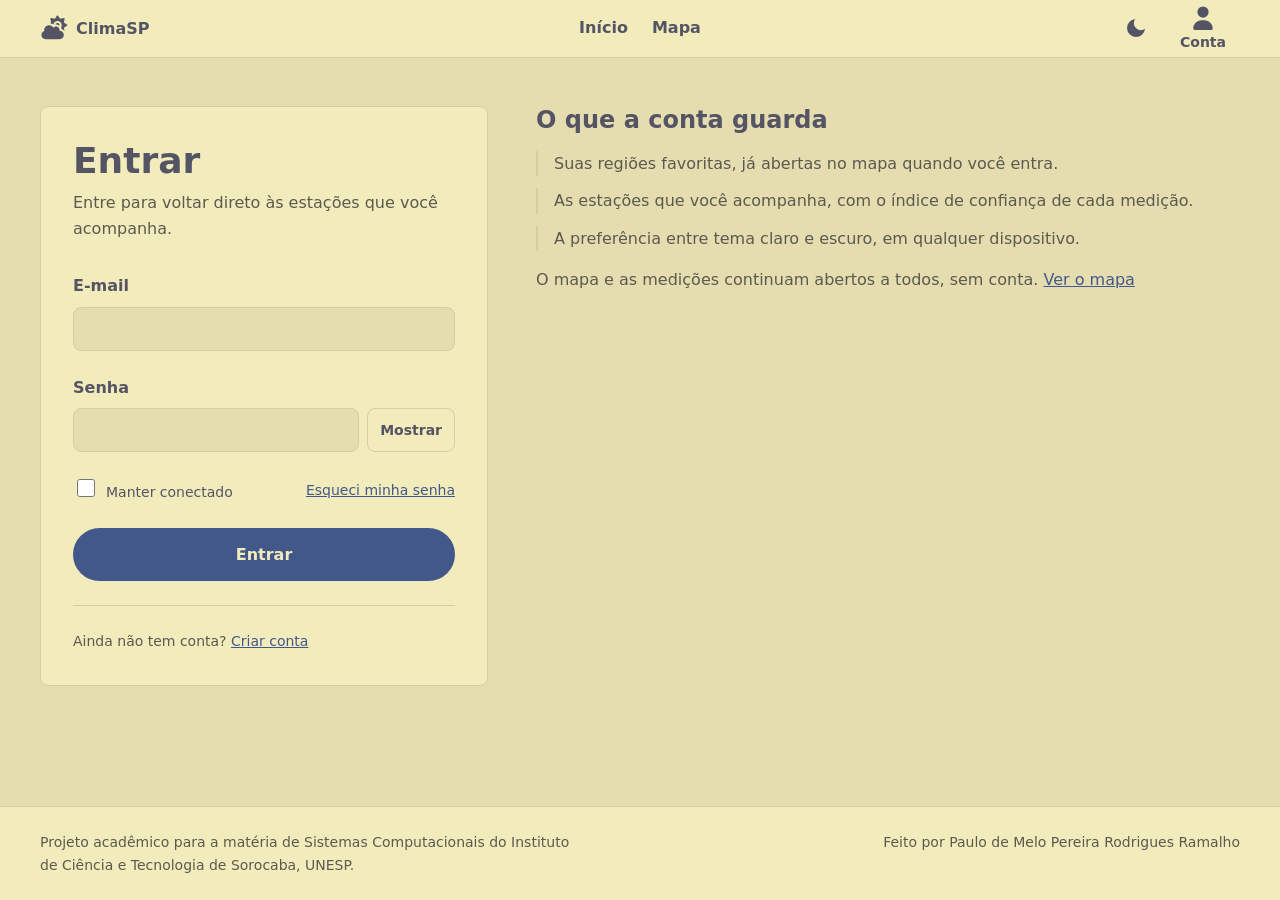
==== pages/login.html @ e0aba214 "Added login and signup pages" ====
<!DOCTYPE html>
<html lang="pt-BR">
    <head>
        <meta charset="UTF-8">
        <meta name="viewport" content="width=device-width, initial-scale=1">
        <title>Entrar - ClimaSP</title>
        <meta name="description" content="Entre na sua conta do ClimaSP para salvar regiões de interesse e acompanhar as estações meteorológicas do Estado de São Paulo.">
        <link rel="stylesheet" href="../assets/css/themes.css">
        <link rel="stylesheet" href="../assets/css/style.css">
        <link rel="stylesheet" href="../assets/css/auth.css">
        <script src="../assets/js/script.js" defer></script>
        <script src="../assets/js/auth.js" defer></script>
    </head>
    <body>
        <header class="site-header">
            <a class="site-brand" href="../index.html">
                <svg xmlns="http://www.w3.org/2000/svg" viewBox="0 0 640 512" aria-hidden="true" focusable="false"><!--!Font Awesome Free v7.3.1 by @fontawesome - https://fontawesome.com License - https://fontawesome.com/license/free Copyright 2026 Fonticons, Inc.--><path d="M208.3 192c43.1 0 80.5 24.4 99.2 60.1 14.7-17.2 36.4-28.1 60.8-28.1 44.2 0 80 35.8 80 80 0 5.5-.6 10.9-1.6 16 .5 0 1.1 0 1.6 0 53 0 96 43 96 96s-43 96-96 96l-320 0c-53 0-96-43-96-96 0-42.5 27.7-78.5 66-91.2-1.3-6.8-2-13.7-2-20.8 0-61.9 50.1-112 112-112zm192-223.8c5.3 0 10.3 2.7 13.3 7.1l47.3 70.4 83.3-16.3c5.2-1 10.6 .7 14.3 4.4 3.8 3.8 5.4 9.2 4.4 14.4l-16.3 83.3 70.4 47.3c4.4 3 7.1 8 7.1 13.3 0 5.3-2.6 10.3-7 13.2l-70.4 47.3 14.5 74.2c-17.2-21.7-40.4-38.4-67.2-47.3-2.5-12.7-6.9-24.6-12.8-35.7 9.6-14.9 15.2-32.7 15.2-51.7 0-53-43-96-96-96-47.9 0-87.6 35.1-94.8 80.9-20.9-16-45.9-27-73.1-31.1l21.5-14.5-16.3-83.2-.3-2c-.3-4.6 1.3-9.1 4.6-12.4 3.8-3.8 9.2-5.4 14.4-4.4l83.3 16.3 47.3-70.4 1.2-1.6c3-3.5 7.4-5.5 12.1-5.5zm0 175.8c26.5 0 48 21.5 48 48 0 3.8-.5 7.6-1.4 11.1-21.7-16.9-48.9-27.1-78.6-27.1-4.6 0-9.1 .2-13.5 .7 6.4-19 24.3-32.7 45.5-32.7z"/></svg>
                <span class="site-brand-name">ClimaSP</span>
            </a>
            <nav class="site-nav" aria-label="Navegação principal">
                <ul class="site-nav-list" role="list">
                    <li><a href="../index.html">Início</a></li>
                    <li><a href="./map.html">Mapa</a></li>
                </ul>
            </nav>

            <div class="site-header-actions">
                <button class="theme-toggle" id="theme-toggle" type="button" aria-label="Alterar tema" title="Alterar tema">
                    <!-- Sun Icon (shown in dark mode) -->
                    <svg class="theme-icon theme-icon-sun" xmlns="http://www.w3.org/2000/svg" viewBox="0 0 24 24" aria-hidden="true" focusable="false">
                        <circle cx="12" cy="12" r="5" fill="none" stroke="currentColor" stroke-width="2"/>
                        <path stroke="currentColor" stroke-width="2" stroke-linecap="round" d="M12 1v2m0 18v2M4.22 4.22l1.42 1.42m12.72 12.72l1.42 1.42M1 12h2m18 0h2M4.22 19.78l1.42-1.42M18.36 5.64l1.42-1.42"/>
                    </svg>
                    <!-- Moon Icon (shown in light mode) -->
                    <svg class="theme-icon theme-icon-moon" xmlns="http://www.w3.org/2000/svg" viewBox="0 0 24 24" aria-hidden="true" focusable="false">
                        <path fill="currentColor" d="M21 12.79A9 9 0 1 1 11.21 3 7 7 0 0 0 21 12.79z"/>
                    </svg>

                </button>
                <div class="site-account">
                    <button class="site-account-toggle" type="button"
                        id="account-toggle"
                        aria-haspopup="true"
                        aria-expanded="false"
                        aria-controls="account-menu">
                        <svg xmlns="http://www.w3.org/2000/svg" viewBox="0 0 448 512" aria-hidden="true" focusable="false"><!--!Font Awesome Free v7.3.1 by @fontawesome - https://fontawesome.com License - https://fontawesome.com/license/free Copyright 2026 Fonticons, Inc.--><path d="M224 248a120 120 0 1 0 0-240 120 120 0 1 0 0 240zm-29.7 56C95.8 304 16 383.8 16 482.3 16 498.7 29.3 512 45.7 512l356.6 0c16.4 0 29.7-13.3 29.7-29.7 0-98.5-79.8-178.3-178.3-178.3l-59.4 0z"/></svg>
                        <span class="site-account-name">Conta</span>
                    </button>

                    <ul class="site-account-menu" id="account-menu" role="list" hidden>
                        <li><a href="./login.html" aria-current="page">Entrar</a></li>
                        <li><a href="./signup.html">Criar conta</a></li>
                    </ul>
                </div>
            </div>

        </header>

        <main id="content">
            <div class="auth">
                <section class="auth-card" aria-labelledby="login-heading">
                    <h1 id="login-heading">Entrar</h1>
                    <p class="auth-lede">
                        Entre para voltar direto às estações que você acompanha.
                    </p>

                    <form class="auth-form" action="#" method="post">
                        <div class="field">
                            <label class="field-label" for="email">E-mail</label>
                            <input class="field-input"
                                type="email"
                                id="email"
                                name="email"
                                autocomplete="email"
                                inputmode="email"
                                required>
                        </div>

                        <div class="field">
                            <label class="field-label" for="senha">Senha</label>
                            <div class="field-group">
                                <input class="field-input"
                                    type="password"
                                    id="senha"
                                    name="senha"
                                    autocomplete="current-password"
                                    required>
                                <button class="field-toggle" type="button" data-toggle-senha="senha" hidden>Mostrar</button>
                            </div>
                        </div>

                        <div class="auth-row">
                            <div class="field-check">
                                <input type="checkbox" id="lembrar" name="lembrar">
                                <label for="lembrar">Manter conectado</label>
                            </div>
                            <a href="./recuperar-senha.html">Esqueci minha senha</a>
                        </div>

                        <button class="btn btn-primary" type="submit">Entrar</button>
                    </form>

                    <p class="auth-switch">
                        Ainda não tem conta? <a href="./signup.html">Criar conta</a>
                    </p>
                </section>

                <aside class="auth-aside" aria-labelledby="conta-heading">
                    <h2 id="conta-heading">O que a conta guarda</h2>
                    <ul class="auth-list" role="list">
                        <li>Suas regiões favoritas, já abertas no mapa quando você entra.</li>
                        <li>As estações que você acompanha, com o índice de confiança de cada medição.</li>
                        <li>A preferência entre tema claro e escuro, em qualquer dispositivo.</li>
                    </ul>
                    <p>O mapa e as medições continuam abertos a todos, sem conta. <a href="./map.html">Ver o mapa</a></p>
                </aside>
            </div>
        </main>
        <footer class="site-footer">
            <div class="footer-inner">
                <p>Projeto acadêmico para a matéria de Sistemas Computacionais do Instituto de Ciência e Tecnologia de Sorocaba, UNESP.</p>
                <p>Feito por Paulo de Melo Pereira Rodrigues Ramalho</p>
            </div>
        </footer>
    </body>
</html>
---- assets/css/themes.css ----
/* ===================================================
        theme.css
-----------------------------------------------------
This pallete was created based on the Kanagawa theme (rebelot/kanagawa.nvim):
 - Lotus (light theme)
 - Wave (dark theme)

 This theme was created utilizing Claude IA.
=================================================== */

/* --- Wave: dark theme (default) --- */
:root,
:root[data-theme="dark"] {
    color-scheme: dark;

    --c-bg:      #1F1F28; /* sumiInk3 */
    --c-surface: #2A2A37; /* sumiInk4 */
    --c-line:    #54546D; /* sumiInk6 */
 
    --c-fg:      #DCD7BA; /* fujiWhite      — 10.96:1 sobre bg | 9.74:1 sobre surface */
    --c-muted:   #C8C093; /* oldWhite       —  8.65:1 sobre bg | 7.69:1 sobre surface */
    --c-accent:  #7E9CD8; /* crystalBlue    —  5.78:1 sobre bg | 5.14:1 sobre surface */
    --c-warn:    #E6C384; /* carpYellow     —  9.47:1 sobre bg | 8.42:1 sobre surface */
    --c-alert:   #EB7986; /* waveRed   (*)  —  5.77:1 sobre bg | 5.12:1 sobre surface */

    --c-on-accent: #1F1F28;

    /* Rampa altimetrica (200 m por faixa). Fora dos seis tons da interface de
    proposito: aqui a cor e dado, nao decoracao. */
    --relevo-0:  #2A2A37;  /* 0-200 m, igual a superficie */
    --relevo-1:  #3F5E4A;  --relevo-2:  #4F7050;  --relevo-3:  #648457;
    --relevo-4:  #7E9A5E;  --relevo-5:  #98BB6C;  --relevo-6:  #B4B06B;
    --relevo-7:  #C0A36E;  --relevo-8:  #DCA561;  --relevo-9:  #E08C5E;
    --relevo-10: #FFA066;  --relevo-11: #E6879A;  --relevo-12: #D27E99;
    --relevo-13: #C8BFA8;  --relevo-14: #DCD7BA;

    /* Rampa termica (2 C por faixa, de 10 a 34 C). Escala fixa: a mesma cor
    significa a mesma temperatura em qualquer captura. --temp-0 e "abaixo de
    12 C" e --temp-12 e "acima de 34 C". */
    --temp-0:  #4C6A93;  --temp-1:  #5F82B5;  --temp-2:  #7E9CD8;
    --temp-3:  #7FB4CA;  --temp-4:  #7AA89F;  --temp-5:  #8CAE86;
    --temp-6:  #98BB6C;  --temp-7:  #BFBB70;  --temp-8:  #E6C384;
    --temp-9:  #F2A96E;  --temp-10: #FFA066;  --temp-11: #E46876;
    --temp-12: #C34043;

    /* Escala de vento (km/h), fixa como a Beaufort. Seis faixas: calmaria,
    brisa leve, moderado, forte, muito forte, vendaval. */
    --vento-0: #717187;  --vento-1: #7E9CD8;  --vento-2: #7FB4CA;
    --vento-3: #E6C384;  --vento-4: #FFA066;  --vento-5: #E46876;

}

@media (prefers-color-scheme: light) {
  :root:not([data-theme="dark"]) {
    color-scheme: light;
 
    --c-bg:      #E5DDB0; /* lotusWhite2 */
    --c-surface: #F2ECBC; /* lotusWhite3 — painel mais claro que a pagina */
    --c-line:    #D5CEA3; /* lotusWhite0 — divisorias decorativas */
    
    --c-fg:      #545464; /* lotusInk1        — 5.41:1 sobre bg | 6.18:1 sobre surface */
    --c-muted:   #5C5A4E; /* lotusGray2  (*)  — 5.06:1 sobre bg | 5.78:1 sobre surface */
    --c-accent:  #42588A; /* lotusBlue4  (*)  — 5.11:1 sobre bg | 5.84:1 sobre surface */
    --c-warn:    #8F4C00; /* lotusOrange (*)  — 4.78:1 sobre bg | 5.47:1 sobre surface */
    --c-alert:   #A32F42; /* lotusRed    (*)  — 5.03:1 sobre bg | 5.78:1 sobre surface */
 
    /* Texto sobre superficie preenchida com --c-accent */
    --c-on-accent: #F2ECBC;

    /* Rampa altimetrica (200 m por faixa). Fora dos seis tons da interface de
    proposito: aqui a cor e dado, nao decoracao. */
    --relevo-0:  #EDE7C4;  /* 0-200 m, quase a superficie */
    --relevo-1:  #CFDCA8;  --relevo-2:  #C3D497;  --relevo-3:  #BCCB88;
    --relevo-4:  #C6C87E;  --relevo-5:  #D2C276;  --relevo-6:  #DBB56B;
    --relevo-7:  #DCA561;  --relevo-8:  #D39257;  --relevo-9:  #C67F4F;
    --relevo-10: #B36A48;  --relevo-11: #A05C46;  --relevo-12: #8E5347;
    --relevo-13: #9C7A6A;  --relevo-14: #C2B6A8;

    /* Rampa termica (2 C por faixa, de 10 a 34 C). Tons mais fechados que os
    do Wave: sobre o fundo claro do Lotus, um azul ou um verde claro demais
    deixaria de se distinguir da propria superficie. */
    --temp-0:  #3E5C8F;  --temp-1:  #4B72A3;  --temp-2:  #4E8CA2;
    --temp-3:  #5E9186;  --temp-4:  #6E8F6A;  --temp-5:  #7C8F4E;
    --temp-6:  #8D8B3F;  --temp-7:  #9C8235;  --temp-8:  #A9742A;
    --temp-9:  #B25F22;  --temp-10: #AB4A28;  --temp-11: #A32F42;
    --temp-12: #8A2438;

    /* Escala de vento (km/h), fixa como a Beaufort. Seis faixas: calmaria,
    brisa leve, moderado, forte, muito forte, vendaval. */
    --vento-0: #6E6A5C;  --vento-1: #42588A;  --vento-2: #4E8CA2;
    --vento-3: #8F6B12;  --vento-4: #AB4A28;  --vento-5: #A32F42;

  }
}

:root[data-theme="light"] {
    color-scheme: light;

    --c-bg:      #E5DDB0; /* lotusWhite2 */
    --c-surface: #F2ECBC; /* lotusWhite3 — painel mais claro que a pagina */
    --c-line:    #D5CEA3; /* lotusWhite0 — divisorias decorativas */

    --c-fg:      #545464; /* lotusInk1        — 5.41:1 sobre bg | 6.18:1 sobre surface */
    --c-muted:   #5C5A4E; /* lotusGray2  (*)  — 5.06:1 sobre bg | 5.78:1 sobre surface */
    --c-accent:  #42588A; /* lotusBlue4  (*)  — 5.11:1 sobre bg | 5.84:1 sobre surface */
    --c-warn:    #8F4C00; /* lotusOrange (*)  — 4.78:1 sobre bg | 5.47:1 sobre surface */
    --c-alert:   #A32F42; /* lotusRed    (*)  — 5.03:1 sobre bg | 5.78:1 sobre surface */

    /* Texto sobre superficie preenchida com --c-accent */
    --c-on-accent: #F2ECBC;

    --relevo-0:  #EDE7C4;  /* 0-200 m, quase a superficie */
    --relevo-1:  #CFDCA8;  --relevo-2:  #C3D497;  --relevo-3:  #BCCB88;
    --relevo-4:  #C6C87E;  --relevo-5:  #D2C276;  --relevo-6:  #DBB56B;
    --relevo-7:  #DCA561;  --relevo-8:  #D39257;  --relevo-9:  #C67F4F;
    --relevo-10: #B36A48;  --relevo-11: #A05C46;  --relevo-12: #8E5347;
    --relevo-13: #9C7A6A;  --relevo-14: #C2B6A8;

    /* Rampa termica (2 C por faixa, de 10 a 34 C). Tons mais fechados que os
    do Wave: sobre o fundo claro do Lotus, um azul ou um verde claro demais
    deixaria de se distinguir da propria superficie. */
    --temp-0:  #3E5C8F;  --temp-1:  #4B72A3;  --temp-2:  #4E8CA2;
    --temp-3:  #5E9186;  --temp-4:  #6E8F6A;  --temp-5:  #7C8F4E;
    --temp-6:  #8D8B3F;  --temp-7:  #9C8235;  --temp-8:  #A9742A;
    --temp-9:  #B25F22;  --temp-10: #AB4A28;  --temp-11: #A32F42;
    --temp-12: #8A2438;

    /* Escala de vento (km/h), fixa como a Beaufort. Seis faixas: calmaria,
    brisa leve, moderado, forte, muito forte, vendaval. */
    --vento-0: #6E6A5C;  --vento-1: #42588A;  --vento-2: #4E8CA2;
    --vento-3: #8F6B12;  --vento-4: #AB4A28;  --vento-5: #A32F42;
}
---- assets/css/style.css ----
/* ==========================================================================
   Variables (Feito por IA)
   ========================================================================== */
 
:root {
  /* Duas familias tipograficas. Pilhas nativas do sistema: zero requisicoes de rede, o que preserva o LCP e mantem o site funcional offline. */
  --font-ui: system-ui, -apple-system, "Segoe UI", Roboto, "Helvetica Neue",
    Arial, sans-serif;
  --font-num: ui-monospace, SFMono-Regular, Menlo, Consolas,
    "Liberation Mono", monospace;
 
  /* Escala tipografica fluida. Corpo nunca abaixo de 1rem (16px). */
  --fs-sm: 0.875rem;
  --fs-base: 1rem;
  --fs-lg: 1.125rem;
  --fs-h2: clamp(1.25rem, 1.05rem + 1vw, 1.5rem);
  --fs-h1: clamp(1.625rem, 1.2rem + 2vw, 2.25rem);
 
  --lh-body: 1.6;   /* dentro da faixa recomendada de 1.4 a 1.8 */
  --lh-title: 1.2;
 
  /* Escala de espacamento em multiplos de 0.25rem. Usar apenas estes
     valores mantem margens e paddings consistentes em todo o site. */
  --sp-1: 0.25rem;
  --sp-2: 0.5rem;
  --sp-3: 0.75rem;
  --sp-4: 1rem;
  --sp-5: 1.5rem;
  --sp-6: 2rem;
  --sp-7: 3rem;
 
  --radius: 0.5rem;
  --radius-pill: 999px;
  --focus-width: 3px;
 
  --measure: 70ch;  /* largura de leitura: cerca de 70 caracteres por linha */
  --wrap: 75rem;    /* largura maxima do conteudo */
}

/* ==========================================================================
   Reset and user preferences  (Feito por IA)
   ========================================================================== */
 
*,
*::before,
*::after {
  box-sizing: border-box;
}
 
body,
h1,
h2,
h3,
p,
ul,
figure,
dl,
dd {
  margin: 0;
  padding: 0;
}
 
/* role="list" no HTML preserva a semantica de lista, que o Safari remove
   quando list-style e none. */
ul {
  list-style: none;
}
 
img {
  max-width: 100%;
  height: auto;
}
 
/* Respeita quem pediu menos animacao no sistema operacional. */
@media (prefers-reduced-motion: reduce) {
  *,
  *::before,
  *::after {
    animation-duration: 0.01ms !important;
    animation-iteration-count: 1 !important;
    transition-duration: 0.01ms !important;
    scroll-behavior: auto !important;
  }
}
 /* ==========================================================================
        Layout
   ========================================================================== */
:root {
  --gutter: var(--sp-4);
}

html {
    scroll-padding-block-start: var(--header-h);
}
  
body {
    font-family: var(--font-ui);
    font-size: var(--fs-base);
    line-height: var(--lh-body);
    color: var(--c-fg);
    background-color: var(--c-bg);
    min-height: 100dvh;
    display: flex;
    flex-direction: column;
}

main {
  flex: 1;
}

.hero,
.site-footer > * {
  width: min(100% - 2 * var(--gutter), var(--wrap));
  margin-inline: auto;
}
   /* ==========================================================================
        Font styling
   ========================================================================== */

h1,
h2,
h3 {
    line-height: var(--lh-title);
    text-wrap: balance;
}

h1 {
    font-size: var(--fs-h1);
}

h2 {
    font-size: var(--fs-h2);
}

p {
  max-width: var(--measure);
}

a {
  color: var(--c-accent);
}

:focus-visible {
  outline: var(--focus-width) solid var(--c-accent);
  outline-offset: 2px;
}

/* ==========================================================================
   Header and Navbar
   ========================================================================== */
:root {
  --header-h: 3.5rem;
}

.site-header {
    position: sticky;
    inset-block-start: 0;
    z-index: 10;
    background-color: var(--c-surface);
    border-block-end: 1px solid var(--c-line);

    display: grid;
    grid-template-areas: "brand nav actions";
    grid-template-columns: 1fr auto 1fr;
    align-items: center;
    gap: var(--sp-2) var(--sp-4);
    min-height: var(--header-h);
    padding-inline: max(var(--gutter), (100% - var(--wrap)) / 2);
}
 
/* --- LOGO ---*/
.site-brand {
    grid-area: brand;
    justify-self: start;
    display: flex;
    align-items: center;
    gap: var(--sp-2);
    min-height: 2.75rem;
    color: var(--c-fg);
    text-decoration: none;
    font-weight: 700;
    white-space: nowrap;
}

.site-brand:hover {
    color: var(--c-accent);
}

.site-brand svg {
    width: 1.75rem;
    height: 1.75rem;
    flex: none;
    fill: currentColor;
}
 
/* --- CENTRAL MENU ---*/
.site-nav {
    grid-area: nav;
    justify-self: center;
}
.site-nav-list {
    display: flex;
    align-items: center;
    gap: var(--sp-5);
}
 
.site-nav-list a {
    display: flex;
    align-items: center;
    min-height: 2.75rem;         /* alvo de toque de 44px */
    color: var(--c-fg);
    text-decoration: none;
    font-weight: 600;
    white-space: nowrap;
    border-block-end: 2px solid transparent;
}
 
.site-nav-list a:hover {
    color: var(--c-accent);
    border-block-end-color: var(--c-accent);
}
 
.site-nav-list a[aria-current="page"] {
    color: var(--c-accent);
    border-block-end-color: var(--c-accent);
}

/* --- ACTIONS --- */

.site-header-actions {
    grid-area: actions;
    justify-self: end;
    display: flex;
    align-items: center;
    gap: var(--sp-2);
}

/* - theme toggle - */
.theme-toggle {
    display: inline-flex;
    align-items: center;
    justify-content: center;
    width: 2.75rem;
    height: 2.75rem;
    padding: var(--sp-1);
    border: 2px solid transparent;
    border-radius: var(--radius);
    background-color: transparent;
    color: var(--c-fg);
    cursor: pointer;
    transition: color 150ms ease, border-color 150ms ease, background-color 150ms ease;
}

.theme-toggle:hover {
    color: var(--c-accent);
    border-color: var(--c-accent);
}

.theme-toggle svg {
    width: 1.5rem;
    height: 1.5rem;
    flex: none;
}

.theme-icon-moon {
    display: none;
}
.theme-icon-sun {
    display: block;
}

:root[data-theme="light"] .theme-icon-sun {
    display: none;
}
:root[data-theme="light"] .theme-icon-moon {
    display: block;
}

/* - account - */

.site-account {
    position: relative;
}

.site-account-toggle {
    display: flex;
    flex-direction: column;
    align-items: center;
    justify-content: center;
    gap: var(--sp-1);

    min-width: 3.5rem;
    min-height: 2.75rem;
    padding: var(--sp-1) var(--sp-3);
    border: 2px solid transparent;
    border-radius: var(--radius);

    background-color: transparent;
    color: var(--c-fg);
    font: inherit;
    font-size: var(--fs-sm);
    font-weight: 600;
    line-height: 1.2;
    white-space: nowrap;
    cursor: pointer;
}

.site-account-toggle:hover,
.site-account-toggle[aria-expanded="true"] {
    color: var(--c-accent);
    border-color: var(--c-accent);

}

.site-account-toggle svg {
    height: 1.5rem;
    width: 1.5rem;
    flex: none;
    fill: currentColor;
}

/* Floating Menu */
.site-account-menu {
    position: absolute;
    inset-block-start: calc(100% + var(--sp-2));
    inset-inline-end: 0;
    z-index: 20;

    display: flex;
    flex-direction: column;
    min-width: 12rem;
    padding: var(--sp-2);

    background-color: var(--c-surface);
    border: 1px solid var(--c-line);
    border-radius: var(--radius);
}

.site-account-menu[hidden] {
    display: none;
}

.site-account-menu a {
    display: flex;
    align-items: center;
    min-height: 2.75rem;
    padding-inline: var(--sp-3);
    border-radius: var(--radius);

    color: var(--c-fg);
    text-decoration: none;
    font-weight: 600;
    white-space: nowrap;
}

.site-account-menu a:hover {
    background-color: var(--c-bg);
    color: var(--c-accent);
}

@media (max-width: 26em) {
    .site-header {
        gap: var(--sp-2);
    }

    .site-nav-list {
        gap: var(--sp-4);
    }

    .site-brand {
        display: none;
    }
}


/* ==========================================================================
   Hero
   ========================================================================== */

.hero {
    display: grid;
    gap: var(--sp-6);
    align-content: center;
    padding-block: var(--sp-7);
}

.hero-content {
    display: flex;
    flex-direction: column;
    gap: var(--sp-5);
}
 
.hero-content h1 {
    max-width: 18ch;
}
 
.hero-actions {
    display: flex;
    flex-wrap: wrap;
    gap: var(--sp-3);
    max-width: none; /* anula o max-width global de p */
}
 
.hero-ilustracao {
    justify-self: center;
    width: 100%;
    border-radius: var(--radius);
    border: 1px solid var(--c-line);
}
 
@media (min-width: 64em) {
    .hero {
        grid-template-columns: minmax(0, 1fr) minmax(0, 26rem);
        gap: var(--sp-7);
        /* Mantem o conteudo principal acima da dobra no desktop (criterio A1). */
        min-height: calc(100vh - 8rem);
    }
}

/* ==========================================================================
   Buttons
   ========================================================================== */
 
.btn {
  display: inline-flex;
  align-items: center;
  justify-content: center;
  min-height: 2.75rem;
  padding: var(--sp-3) var(--sp-5);
  border: 2px solid transparent;
  border-radius: var(--radius-pill);
  font: inherit;
  font-weight: 600;
  text-decoration: none;
  cursor: pointer;
  transition: background-color 150ms ease, color 150ms ease,
    border-color 150ms ease;
}
 
.btn-primary {
  background-color: var(--c-accent);
  color: var(--c-on-accent);
}
 
.btn-primary:hover {
  background-color: var(--c-fg);
  color: var(--c-bg);
}
 
.btn-secondary {
  border-color: var(--c-accent);
  color: var(--c-accent);
  background-color: transparent;
}
 
.btn-secondary:hover {
  background-color: var(--c-accent);
  color: var(--c-on-accent);
}

/* ==========================================================================
   Footer
   ========================================================================== */
 
/* Uma faixa so: credito academico e autoria. Tudo que navega ja esta no
   cabecalho fixo, entao repetir links aqui seria ruido. */
 
.site-footer {
  margin-block-start: var(--sp-7);
  background-color: var(--c-surface);
  border-block-start: 1px solid var(--c-line);
}
 
/* O wrapper existe porque .site-footer > * ja centraliza e limita a largura:
   os paragrafos precisam de um unico pai para ficarem lado a lado. */
.footer-inner {
  display: flex;
  flex-wrap: wrap;
  align-items: baseline;
  justify-content: space-between;
  gap: var(--sp-2) var(--sp-5);
  padding-block: var(--sp-5);
  font-size: var(--fs-sm);
  color: var(--c-muted);
}
 
.footer-inner p {
  max-width: 60ch;
}
---- assets/css/auth.css ----
/* ==========================================================================
   auth.css — paginas de autenticacao (login.html e signup.html)
   Depende de themes.css (variaveis --c-*) e de style.css (--sp-*, --radius,
   .btn). Carregar sempre depois dos dois.
   ========================================================================== */

/* ==========================================================================
   Layout da pagina
   ========================================================================== */

.auth {
    width: min(100% - 2 * var(--gutter), var(--wrap));
    margin-inline: auto;
    padding-block: var(--sp-6);

    display: grid;
    gap: var(--sp-6);
    align-content: start;
}

/* Formulario a esquerda, contexto a direita: a tarefa principal fica no
   comeco da ordem de leitura e da ordem de tabulacao. */
@media (min-width: 64em) {
    .auth {
        grid-template-columns: minmax(0, 28rem) minmax(0, 1fr);
        gap: var(--sp-7);
        align-content: center;
        padding-block: var(--sp-7);
    }
}

/* ==========================================================================
   Cartao do formulario
   ========================================================================== */

.auth-card {
    padding: var(--sp-6);
    background-color: var(--c-surface);
    border: 1px solid var(--c-line);
    border-radius: var(--radius);
}

.auth-lede {
    margin-block-start: var(--sp-2);
    color: var(--c-muted);
}

.auth-form {
    display: flex;
    flex-direction: column;
    gap: var(--sp-5);
    margin-block-start: var(--sp-6);
}

/* Linha "manter conectado" + "esqueci minha senha" */
.auth-row {
    display: flex;
    flex-wrap: wrap;
    align-items: center;
    justify-content: space-between;
    gap: var(--sp-3);
    font-size: var(--fs-sm);
}

.auth-switch {
    margin-block-start: var(--sp-5);
    padding-block-start: var(--sp-5);
    border-block-start: 1px solid var(--c-line);
    font-size: var(--fs-sm);
    color: var(--c-muted);
}

/* ==========================================================================
   Campos
   ========================================================================== */

.field {
    display: flex;
    flex-direction: column;
    gap: var(--sp-2);
}

.field-label {
    font-weight: 600;
}

.field-opcional {
    font-weight: 400;
    color: var(--c-muted);
}

.field-input {
    width: 100%;
    min-height: 2.75rem;                    /* alvo de toque de 44px */
    padding: var(--sp-2) var(--sp-3);
    border: 1px solid var(--c-line);
    border-radius: var(--radius);

    background-color: var(--c-bg);
    color: var(--c-fg);
    font: inherit;
    font-size: var(--fs-base);              /* 16px: evita o zoom automatico no iOS */
    transition: border-color 150ms ease;
}

.field-input:hover {
    border-color: var(--c-accent);
}

/* Erro so aparece depois da interacao do usuario, nunca no carregamento. */
.field-input:user-invalid {
    border-color: var(--c-alert);
}

select.field-input {
    cursor: pointer;
}

.field-hint {
    font-size: var(--fs-sm);
    color: var(--c-muted);
}

/* Campo de senha + botao "Mostrar" na mesma linha */
.field-group {
    display: flex;
    gap: var(--sp-2);
}

.field-group .field-input {
    flex: 1;
    min-width: 0;
}

.field-toggle {
    flex: none;
    min-height: 2.75rem;
    padding-inline: var(--sp-3);
    border: 1px solid var(--c-line);
    border-radius: var(--radius);

    background-color: transparent;
    color: var(--c-fg);
    font: inherit;
    font-size: var(--fs-sm);
    font-weight: 600;
    cursor: pointer;
    transition: color 150ms ease, border-color 150ms ease;
}

.field-toggle:hover {
    color: var(--c-accent);
    border-color: var(--c-accent);
}

/* ==========================================================================
   Caixas de selecao
   ========================================================================== */

.field-check {
    display: flex;
    align-items: baseline;
    gap: var(--sp-2);
}

.field-check input {
    flex: none;
    width: 1.125rem;
    height: 1.125rem;
    accent-color: var(--c-accent);
    cursor: pointer;
}

.field-check label {
    cursor: pointer;
}

/* ==========================================================================
   Painel lateral
   ========================================================================== */

.auth-aside {
    display: flex;
    flex-direction: column;
    gap: var(--sp-4);
    max-width: var(--measure);
    color: var(--c-muted);
}

.auth-aside h2 {
    color: var(--c-fg);
}

.auth-list {
    display: flex;
    flex-direction: column;
    gap: var(--sp-3);
}

/* A barra a esquerda separa os itens sem depender de marcadores, que o
   reset global remove. */
.auth-list li {
    padding-inline-start: var(--sp-4);
    border-inline-start: 2px solid var(--c-line);
}
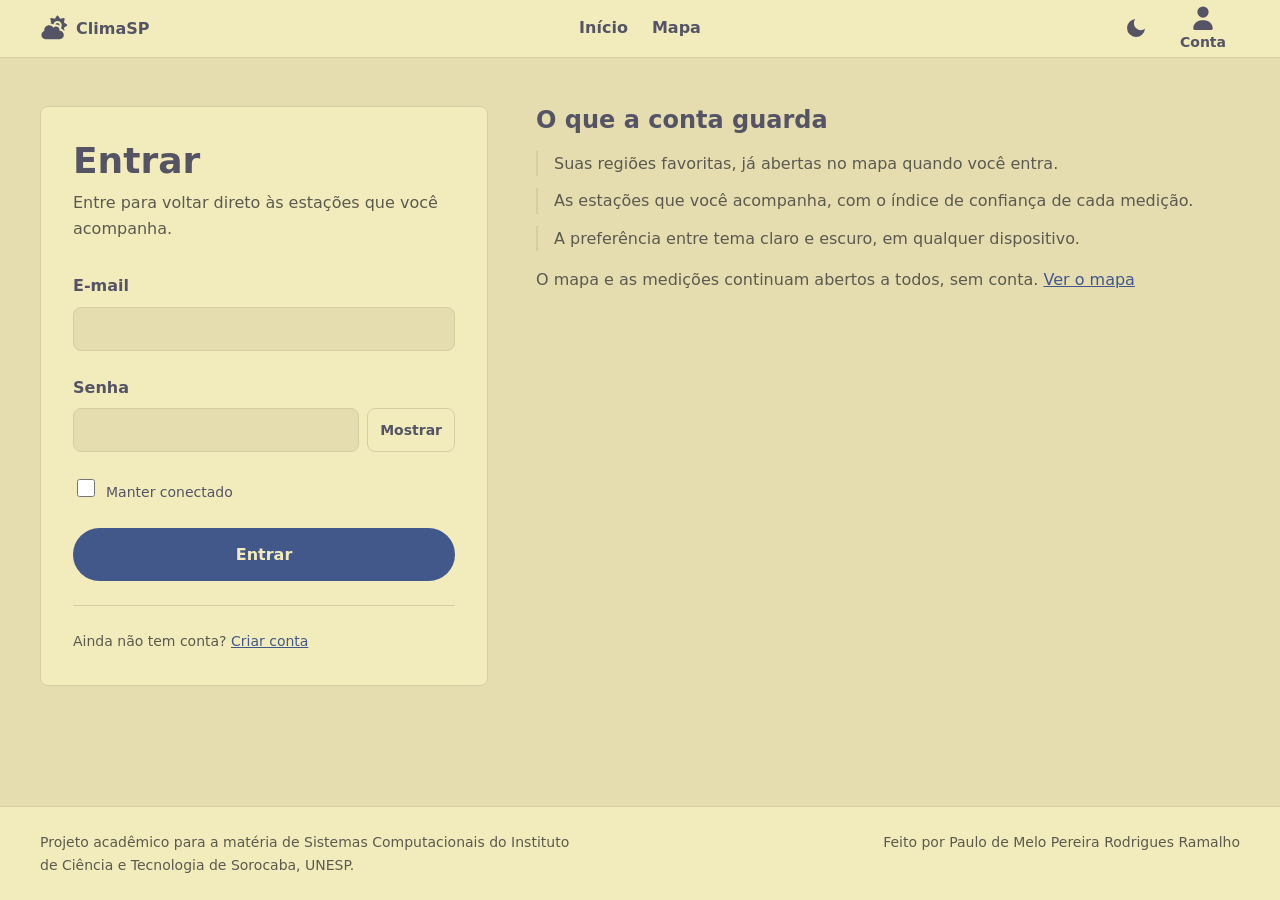
==== commit 1446c4f5: "Removed uneceserry items from login and signup" ====
--- a/pages/login.html
+++ b/pages/login.html
@@ -94,10 +94,11 @@
                                 <input type="checkbox" id="lembrar" name="lembrar">
                                 <label for="lembrar">Manter conectado</label>
                             </div>
-                            <a href="./recuperar-senha.html">Esqueci minha senha</a>
                         </div>
 
                         <button class="btn btn-primary" type="submit">Entrar</button>
+                        <p class="auth-aviso" id="auth-aviso" role="status" hidden></p>
+
                     </form>
 
                     <p class="auth-switch">
--- a/assets/css/auth.css
+++ b/assets/css/auth.css
@@ -62,6 +62,24 @@
     font-size: var(--fs-sm);
 }
 
+/* Aviso de funcionalidade ausente. Nao e erro de preenchimento: a cor de
+   alerta ficaria mentirosa, porque o usuario nao errou nada. Fica no tom de
+   destaque, como uma nota do sistema. */
+.auth-aviso {
+    padding: var(--sp-3) var(--sp-4);
+    border-inline-start: 3px solid var(--c-accent);
+    border-radius: var(--radius);
+    background-color: var(--c-bg);
+    font-size: var(--fs-sm);
+    color: var(--c-fg);
+}
+
+/* display inicial vence o hidden do navegador quando o elemento volta a
+   aparecer; a regra explicita evita depender da ordem das folhas. */
+.auth-aviso[hidden] {
+    display: none;
+}
+
 .auth-switch {
     margin-block-start: var(--sp-5);
     padding-block-start: var(--sp-5);
